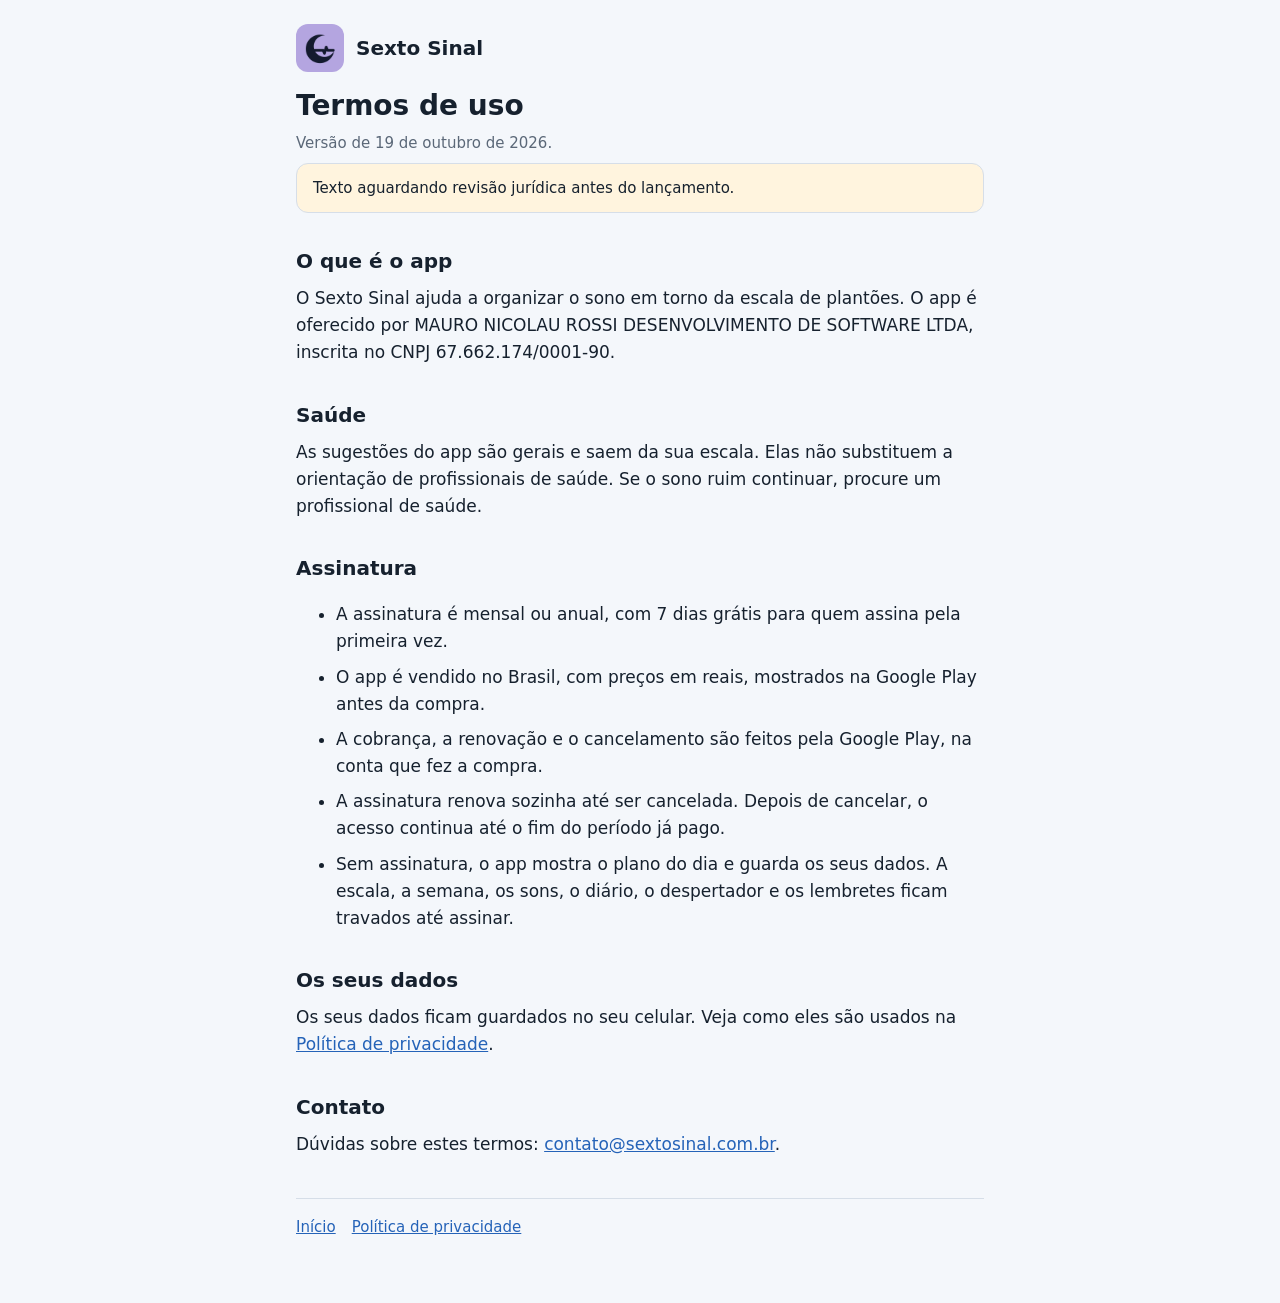
==== termos.html @ 5bb91081 "Add files via upload" ====
<!doctype html>
<html lang="pt-BR">
<head>
  <meta charset="utf-8">
  <meta name="viewport" content="width=device-width, initial-scale=1">
  <title>Termos de uso · Sexto Sinal</title>
  <link rel="icon" href="icone.png">
  <link rel="stylesheet" href="estilo.css">
</head>
<body>
<main>
  <header><img src="icone.png" alt=""><a href="./">Sexto Sinal</a></header>
  <h1>Termos de uso</h1>
  <p class="data">Versão de 19 de outubro de 2026.</p>
  <p class="aviso">Texto aguardando revisão jurídica antes do lançamento.</p>

  <h2>O que é o app</h2>
  <p>O Sexto Sinal ajuda a organizar o sono em torno da escala de plantões. O app é oferecido por MAURO NICOLAU ROSSI DESENVOLVIMENTO DE SOFTWARE LTDA, inscrita no CNPJ 67.662.174/0001-90.</p>

  <h2>Saúde</h2>
  <p>As sugestões do app são gerais e saem da sua escala. Elas não substituem a orientação de profissionais de saúde. Se o sono ruim continuar, procure um profissional de saúde.</p>

  <h2>Assinatura</h2>
  <ul>
    <li>A assinatura é mensal ou anual, com 7 dias grátis para quem assina pela primeira vez.</li>
    <li>O app é vendido no Brasil, com preços em reais, mostrados na Google Play antes da compra.</li>
    <li>A cobrança, a renovação e o cancelamento são feitos pela Google Play, na conta que fez a compra.</li>
    <li>A assinatura renova sozinha até ser cancelada. Depois de cancelar, o acesso continua até o fim do período já pago.</li>
    <li>Sem assinatura, o app mostra o plano do dia e guarda os seus dados. A escala, a semana, os sons, o diário, o despertador e os lembretes ficam travados até assinar.</li>
  </ul>

  <h2>Os seus dados</h2>
  <p>Os seus dados ficam guardados no seu celular. Veja como eles são usados na <a href="privacidade">Política de privacidade</a>.</p>

  <h2>Contato</h2>
  <p>Dúvidas sobre estes termos: <a href="mailto:contato@sextosinal.com.br">contato@sextosinal.com.br</a>.</p>

  <nav><a href="./">Início</a><a href="privacidade">Política de privacidade</a></nav>
</main>
</body>
</html>
---- estilo.css ----
:root {
  --fundo: #f4f7fb;
  --texto: #16212e;
  --suave: #5b6878;
  --destaque: #2563b8;
  --borda: #d6dee8;
  --aviso: #fff4de;
}
@media (prefers-color-scheme: dark) {
  :root {
    --fundo: #0b0f14;
    --texto: #e7e2d9;
    --suave: #a8a196;
    --destaque: #b4a5e0;
    --borda: #2b333d;
    --aviso: #2a2416;
  }
}
* { box-sizing: border-box; }
body {
  margin: 0;
  background: var(--fundo);
  color: var(--texto);
  font: 17px/1.6 system-ui, -apple-system, "Segoe UI", Roboto, sans-serif;
}
main { max-width: 720px; margin: 0 auto; padding: 24px 16px 64px; }
header { display: flex; align-items: center; gap: 12px; margin-bottom: 8px; }
header img { width: 48px; height: 48px; border-radius: 12px; }
header a { color: var(--texto); text-decoration: none; font-weight: 700; font-size: 20px; }
h1 { font-size: 28px; line-height: 1.25; margin: 16px 0 4px; }
h2 { font-size: 20px; margin: 32px 0 8px; }
p, li { margin: 8px 0; }
a { color: var(--destaque); }
.data { color: var(--suave); font-size: 15px; }
.aviso { background: var(--aviso); border: 1px solid var(--borda); border-radius: 12px; padding: 12px 16px; font-size: 15px; }
nav { display: flex; flex-wrap: wrap; gap: 16px; margin-top: 40px; padding-top: 16px; border-top: 1px solid var(--borda); font-size: 15px; }
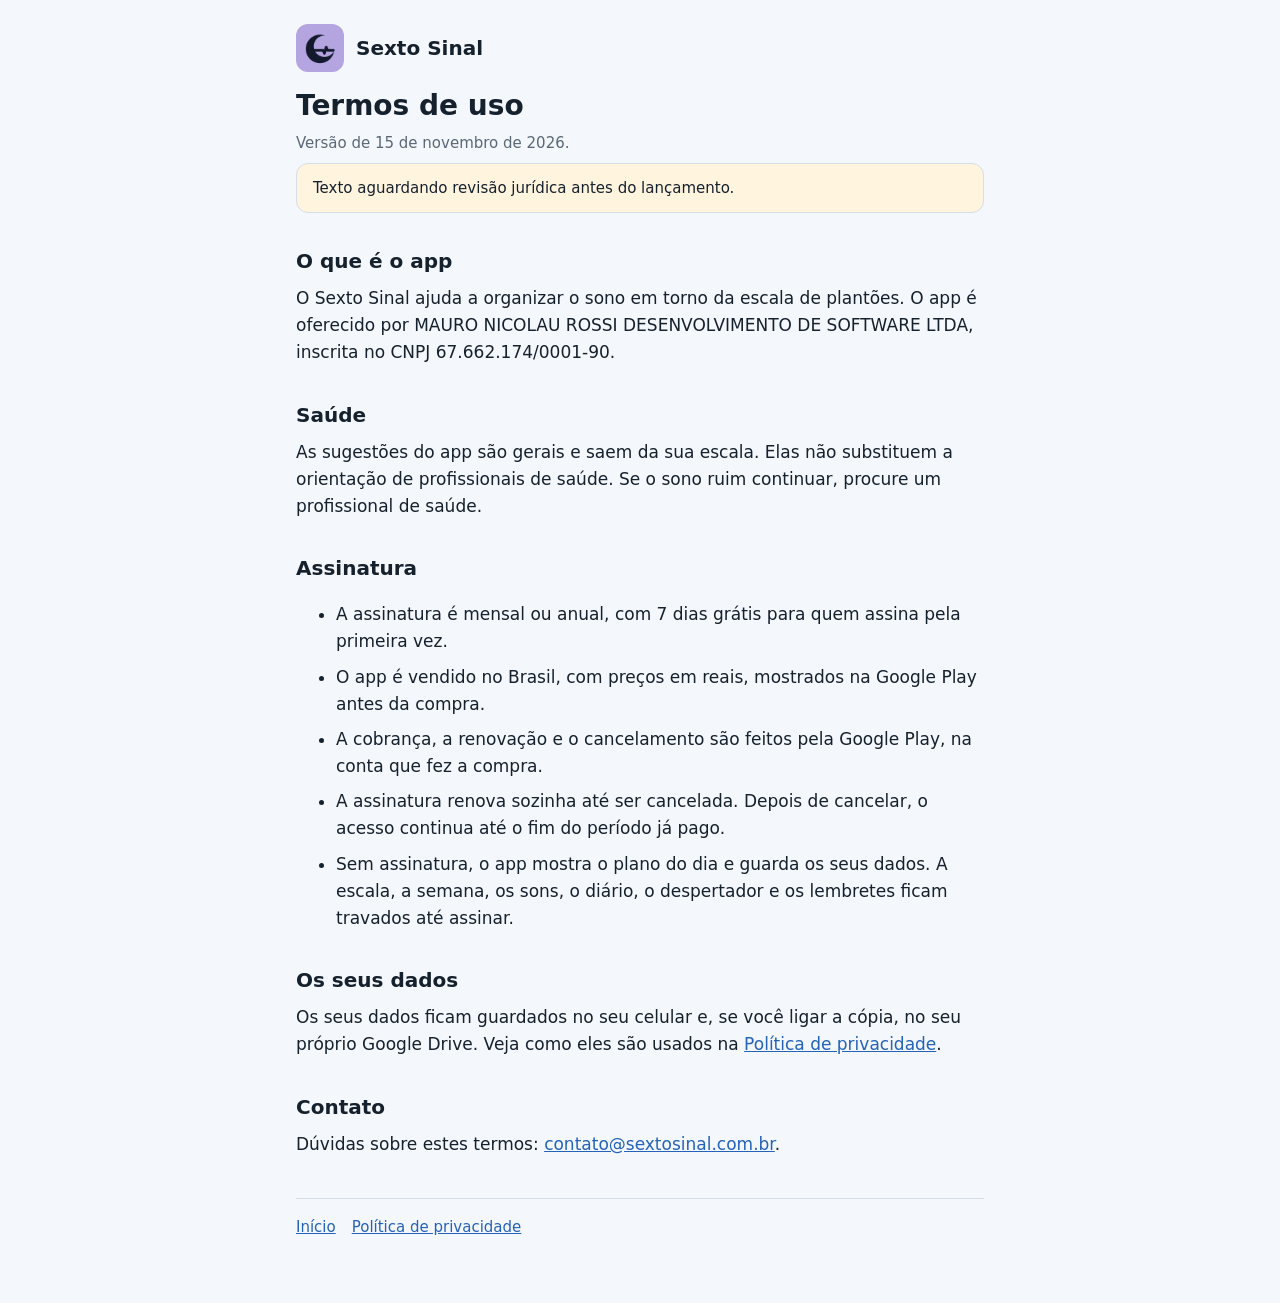
==== commit 333343e2: "Add files via upload" ====
--- a/termos.html
+++ b/termos.html
@@ -11,7 +11,7 @@
 <main>
   <header><img src="icone.png" alt=""><a href="./">Sexto Sinal</a></header>
   <h1>Termos de uso</h1>
-  <p class="data">Versão de 19 de outubro de 2026.</p>
+  <p class="data">Versão de 15 de novembro de 2026.</p>
   <p class="aviso">Texto aguardando revisão jurídica antes do lançamento.</p>
 
   <h2>O que é o app</h2>
@@ -30,7 +30,7 @@
   </ul>
 
   <h2>Os seus dados</h2>
-  <p>Os seus dados ficam guardados no seu celular. Veja como eles são usados na <a href="privacidade">Política de privacidade</a>.</p>
+  <p>Os seus dados ficam guardados no seu celular e, se você ligar a cópia, no seu próprio Google Drive. Veja como eles são usados na <a href="privacidade">Política de privacidade</a>.</p>
 
   <h2>Contato</h2>
   <p>Dúvidas sobre estes termos: <a href="mailto:contato@sextosinal.com.br">contato@sextosinal.com.br</a>.</p>
